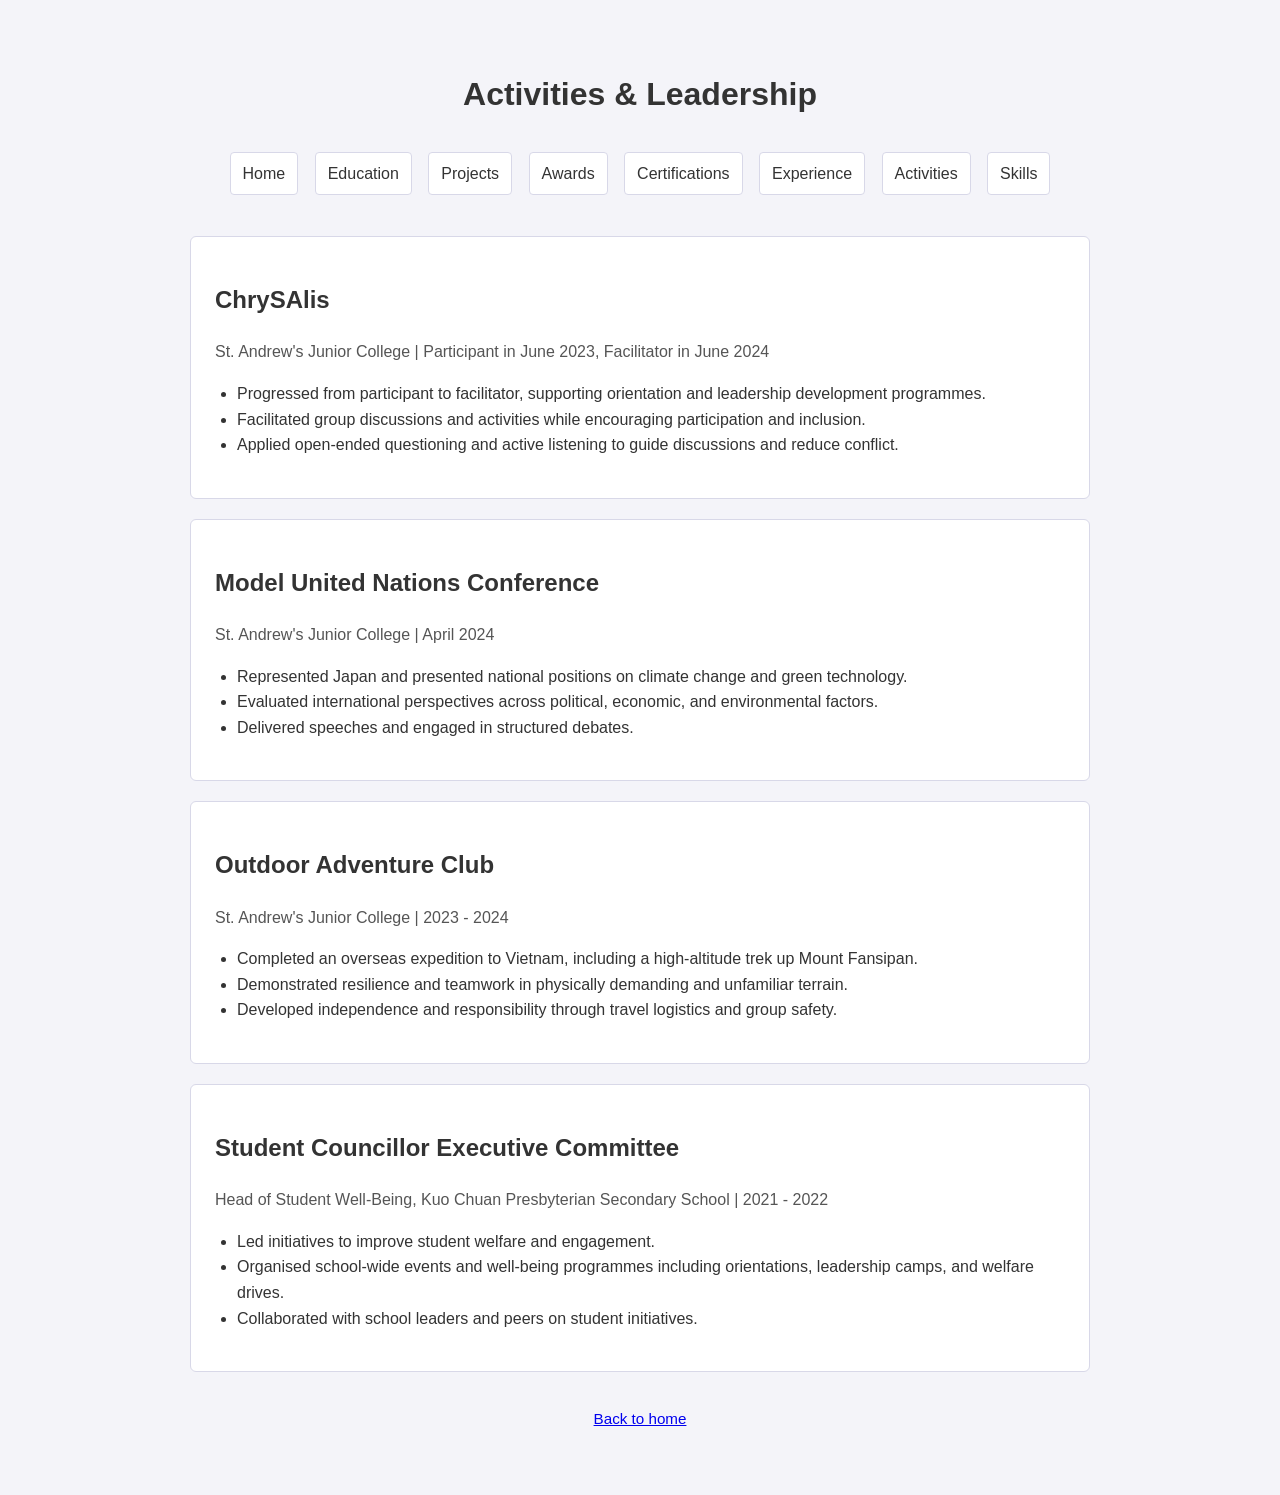
==== activities.html @ 84468ab4 "new stuff" ====
<!DOCTYPE html>
<html lang="en">
<head>
    <meta charset="UTF-8">
    <meta name="viewport" content="width=device-width, initial-scale=1.0">
    <title>Activities | Micah Dumo</title>
    <style>
        body { font-family: Arial, sans-serif; text-align: center; background-color: #f4f4f9; color: #333; padding: 40px 20px; line-height: 1.6; }
        header, main { max-width: 900px; margin: 0 auto; }
        nav { margin: 25px 0 35px; }
        nav a { display: inline-block; margin: 6px; padding: 8px 12px; color: #333; text-decoration: none; border: 1px solid #d8d8e8; border-radius: 4px; background: #fff; }
        nav a:hover { background: #eeeeff; }
        h1, h2 { color: #333; }
        section { background: #fff; border: 1px solid #d8d8e8; border-radius: 6px; margin: 20px 0; padding: 24px; text-align: left; }
        .details { color: #555; }
        ul { padding-left: 22px; }
        footer { margin-top: 35px; color: #666; font-size: 0.95rem; }
    </style>
</head>
<body>
    <header>
        <h1>Activities & Leadership</h1>
        <nav>
            <a href="index.html">Home</a>
            <a href="education.html">Education</a>
            <a href="projects.html">Projects</a>
            <a href="awards.html">Awards</a>
            <a href="certifications.html">Certifications</a>
            <a href="experience.html">Experience</a>
            <a href="activities.html">Activities</a>
            <a href="skills.html">Skills</a>
        </nav>
    </header>

    <main>
        <section>
            <h2>ChrySAlis</h2>
            <p class="details">St. Andrew's Junior College | Participant in June 2023, Facilitator in June 2024</p>
            <ul>
                <li>Progressed from participant to facilitator, supporting orientation and leadership development programmes.</li>
                <li>Facilitated group discussions and activities while encouraging participation and inclusion.</li>
                <li>Applied open-ended questioning and active listening to guide discussions and reduce conflict.</li>
            </ul>
        </section>

        <section>
            <h2>Model United Nations Conference</h2>
            <p class="details">St. Andrew's Junior College | April 2024</p>
            <ul>
                <li>Represented Japan and presented national positions on climate change and green technology.</li>
                <li>Evaluated international perspectives across political, economic, and environmental factors.</li>
                <li>Delivered speeches and engaged in structured debates.</li>
            </ul>
        </section>

        <section>
            <h2>Outdoor Adventure Club</h2>
            <p class="details">St. Andrew's Junior College | 2023 - 2024</p>
            <ul>
                <li>Completed an overseas expedition to Vietnam, including a high-altitude trek up Mount Fansipan.</li>
                <li>Demonstrated resilience and teamwork in physically demanding and unfamiliar terrain.</li>
                <li>Developed independence and responsibility through travel logistics and group safety.</li>
            </ul>
        </section>

        <section>
            <h2>Student Councillor Executive Committee</h2>
            <p class="details">Head of Student Well-Being, Kuo Chuan Presbyterian Secondary School | 2021 - 2022</p>
            <ul>
                <li>Led initiatives to improve student welfare and engagement.</li>
                <li>Organised school-wide events and well-being programmes including orientations, leadership camps, and welfare drives.</li>
                <li>Collaborated with school leaders and peers on student initiatives.</li>
            </ul>
        </section>
    </main>

    <footer>
        <p><a href="index.html">Back to home</a></p>
    </footer>
</body>
</html>
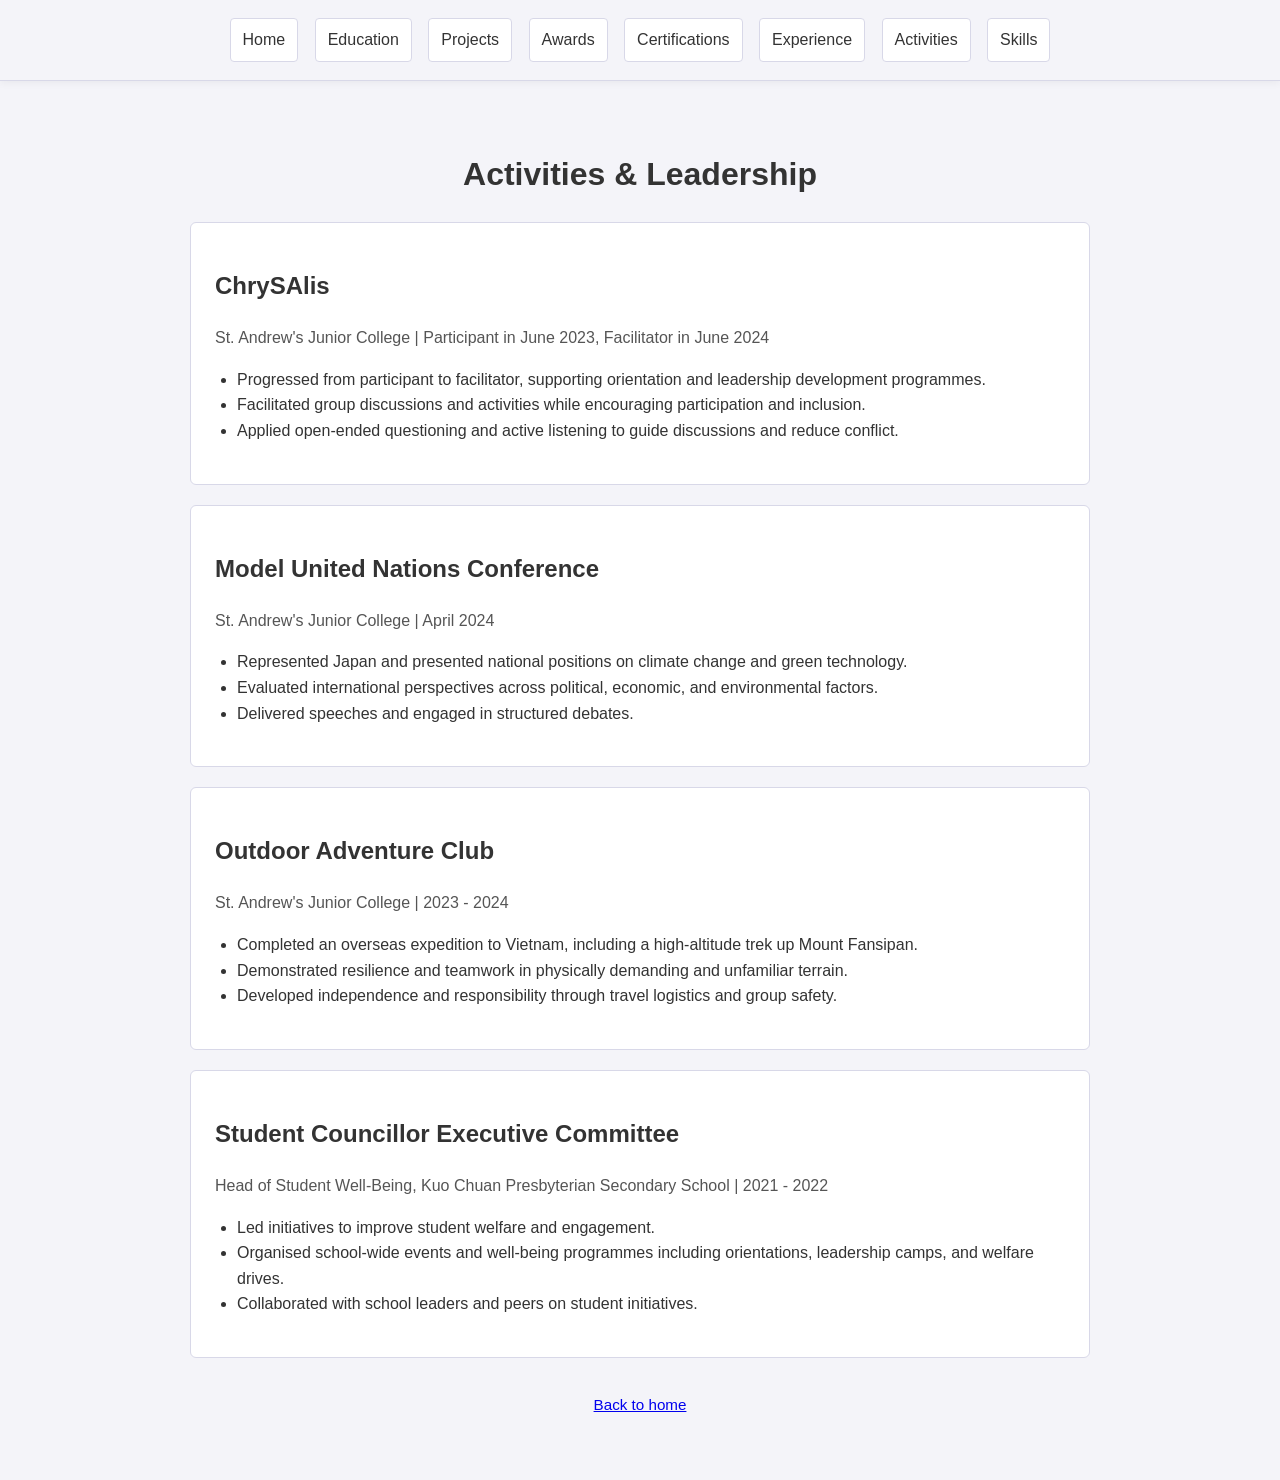
==== commit bc9b60b6: "edits" ====
--- a/activities.html
+++ b/activities.html
@@ -5,11 +5,12 @@
     <meta name="viewport" content="width=device-width, initial-scale=1.0">
     <title>Activities | Micah Dumo</title>
     <style>
-        body { font-family: Arial, sans-serif; text-align: center; background-color: #f4f4f9; color: #333; padding: 40px 20px; line-height: 1.6; }
+        body { font-family: Arial, sans-serif; text-align: center; background-color: #f4f4f9; color: #333; padding: 120px 20px 40px; line-height: 1.6; }
         header, main { max-width: 900px; margin: 0 auto; }
-        nav { margin: 25px 0 35px; }
+        nav { position: fixed; top: 0; left: 0; right: 0; z-index: 1000; margin: 0; padding: 12px 20px; background-color: #f4f4f9; border-bottom: 1px solid #d8d8e8; box-shadow: 0 2px 8px rgba(0, 0, 0, 0.05); }
         nav a { display: inline-block; margin: 6px; padding: 8px 12px; color: #333; text-decoration: none; border: 1px solid #d8d8e8; border-radius: 4px; background: #fff; }
         nav a:hover { background: #eeeeff; }
+        @media (max-width: 600px) { body { padding-top: 190px; } nav { padding: 10px; } nav a { margin: 4px; padding: 7px 9px; } }
         h1, h2 { color: #333; }
         section { background: #fff; border: 1px solid #d8d8e8; border-radius: 6px; margin: 20px 0; padding: 24px; text-align: left; }
         .details { color: #555; }
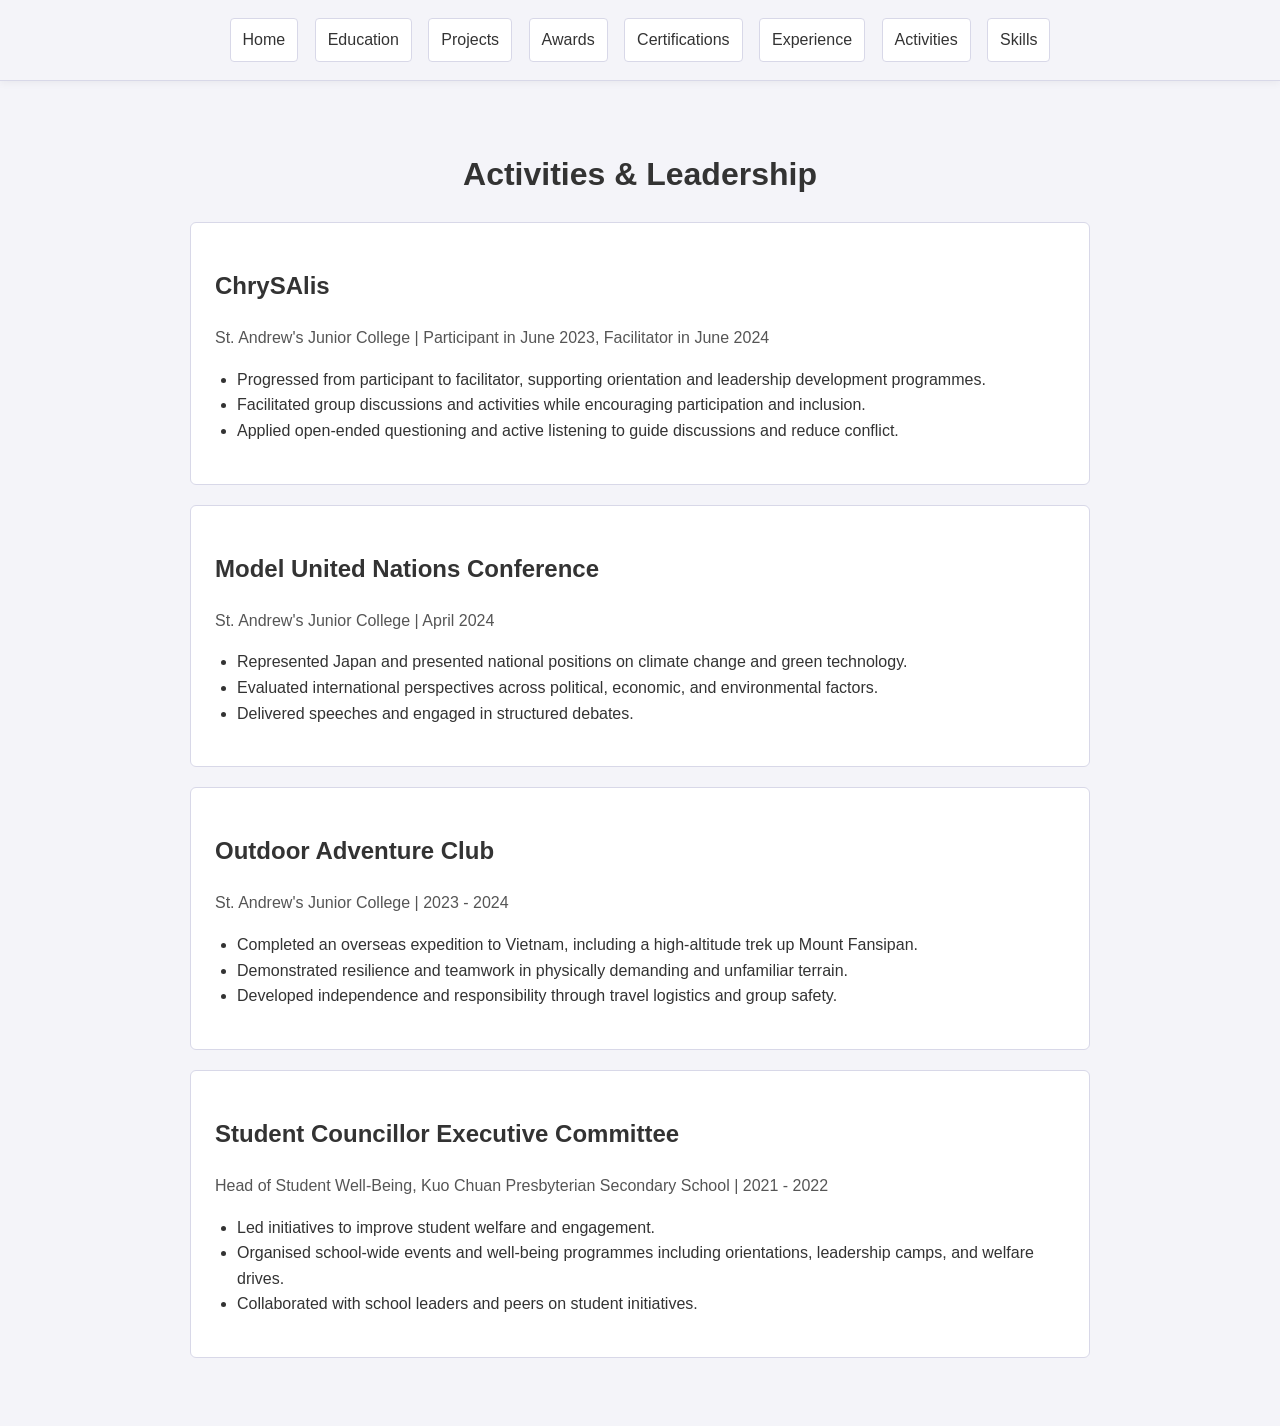
==== commit 21b6ede7: "edits" ====
--- a/activities.html
+++ b/activities.html
@@ -4,19 +4,7 @@
     <meta charset="UTF-8">
     <meta name="viewport" content="width=device-width, initial-scale=1.0">
     <title>Activities | Micah Dumo</title>
-    <style>
-        body { font-family: Arial, sans-serif; text-align: center; background-color: #f4f4f9; color: #333; padding: 120px 20px 40px; line-height: 1.6; }
-        header, main { max-width: 900px; margin: 0 auto; }
-        nav { position: fixed; top: 0; left: 0; right: 0; z-index: 1000; margin: 0; padding: 12px 20px; background-color: #f4f4f9; border-bottom: 1px solid #d8d8e8; box-shadow: 0 2px 8px rgba(0, 0, 0, 0.05); }
-        nav a { display: inline-block; margin: 6px; padding: 8px 12px; color: #333; text-decoration: none; border: 1px solid #d8d8e8; border-radius: 4px; background: #fff; }
-        nav a:hover { background: #eeeeff; }
-        @media (max-width: 600px) { body { padding-top: 190px; } nav { padding: 10px; } nav a { margin: 4px; padding: 7px 9px; } }
-        h1, h2 { color: #333; }
-        section { background: #fff; border: 1px solid #d8d8e8; border-radius: 6px; margin: 20px 0; padding: 24px; text-align: left; }
-        .details { color: #555; }
-        ul { padding-left: 22px; }
-        footer { margin-top: 35px; color: #666; font-size: 0.95rem; }
-    </style>
+    <link rel="stylesheet" href="style.css">
 </head>
 <body>
     <header>
@@ -74,9 +62,5 @@
             </ul>
         </section>
     </main>
-
-    <footer>
-        <p><a href="index.html">Back to home</a></p>
-    </footer>
 </body>
 </html>
--- a/style.css
+++ b/style.css
@@ -0,0 +1,88 @@
+body {
+    font-family: Arial, sans-serif;
+    text-align: center;
+    background-color: #f4f4f9;
+    color: #333;
+    padding: 120px 20px 40px;
+    line-height: 1.6;
+}
+
+header, main {
+    max-width: 900px;
+    margin: 0 auto;
+}
+
+nav {
+    position: fixed;
+    top: 0;
+    left: 0;
+    right: 0;
+    z-index: 1000;
+    margin: 0;
+    padding: 12px 20px;
+    background-color: #f4f4f9;
+    border-bottom: 1px solid #d8d8e8;
+    box-shadow: 0 2px 8px rgba(0, 0, 0, 0.05);
+}
+
+nav a {
+    display: inline-block;
+    margin: 6px;
+    padding: 8px 12px;
+    color: #333;
+    text-decoration: none;
+    border: 1px solid #d8d8e8;
+    border-radius: 4px;
+    background: #fff;
+}
+
+nav a:hover {
+    background: #eeeeff;
+}
+
+h1, h2, h3 {
+    color: #333;
+}
+
+section {
+    background: #fff;
+    border: 1px solid #d8d8e8;
+    border-radius: 6px;
+    margin: 20px 0;
+    padding: 24px;
+    text-align: left;
+}
+
+.intro {
+    text-align: center;
+    font-size: 1.08rem;
+}
+
+.details {
+    color: #555;
+}
+
+ul {
+    padding-left: 22px;
+}
+
+footer {
+    margin-top: 35px;
+    color: #666;
+    font-size: 0.95rem;
+}
+
+@media (max-width: 600px) {
+    body {
+        padding-top: 190px;
+    }
+
+    nav {
+        padding: 10px;
+    }
+
+    nav a {
+        margin: 4px;
+        padding: 7px 9px;
+    }
+}
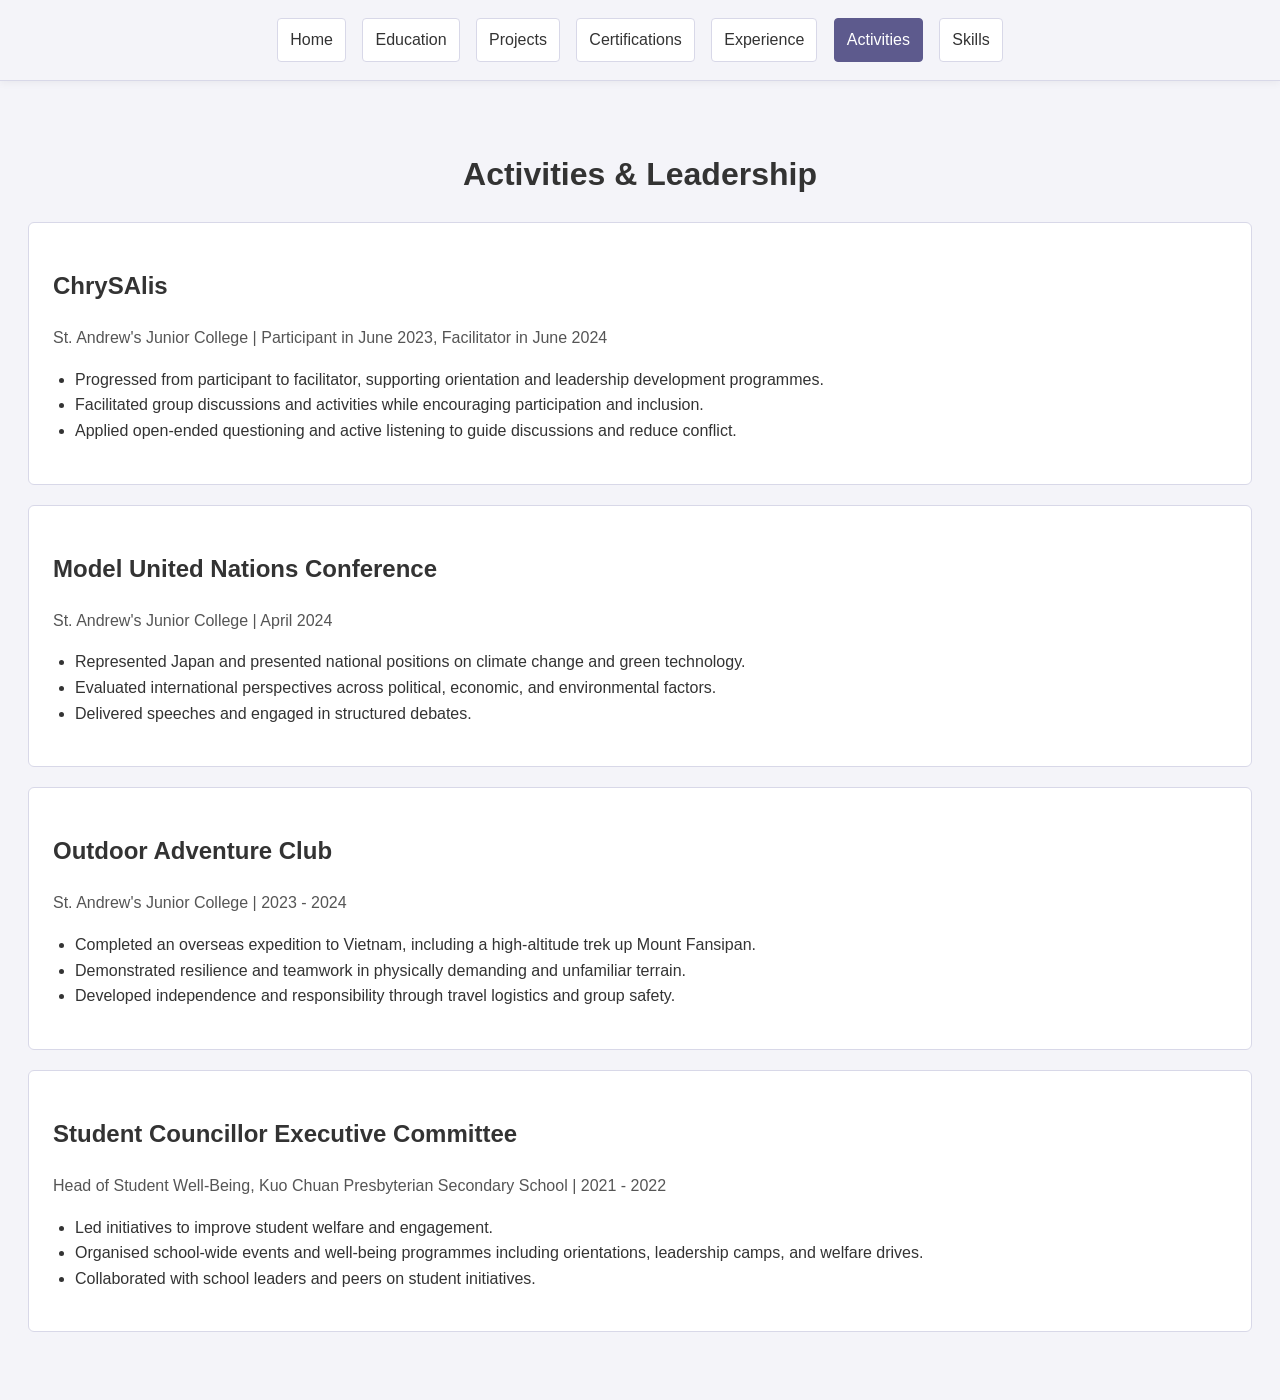
==== commit 8fdc23b2: "edits" ====
--- a/activities.html
+++ b/activities.html
@@ -13,10 +13,9 @@
             <a href="index.html">Home</a>
             <a href="education.html">Education</a>
             <a href="projects.html">Projects</a>
-            <a href="awards.html">Awards</a>
             <a href="certifications.html">Certifications</a>
             <a href="experience.html">Experience</a>
-            <a href="activities.html">Activities</a>
+            <a href="activities.html" aria-current="page">Activities</a>
             <a href="skills.html">Skills</a>
         </nav>
     </header>
--- a/style.css
+++ b/style.css
@@ -8,7 +8,7 @@
 }
 
 header, main {
-    max-width: 900px;
+    max-width: 1500px;
     margin: 0 auto;
 }
 
@@ -40,6 +40,67 @@
     background: #eeeeff;
 }
 
+nav a[aria-current="page"] {
+    color: #fff;
+    background: #5d5a8d;
+    border-color: #5d5a8d;
+}
+
+.home-page .homepage-nav {
+    position: static;
+    flex: 0 0 auto;
+    width: fit-content;
+    max-width: 100%;
+    margin: 0 auto;
+    border-bottom: 0;
+}
+
+.home-page .homepage-nav a {
+    margin: 8px;
+    padding: 11px 18px;
+    font-size: 1.15rem;
+}
+
+.home-page {
+    padding-top: 32px;
+}
+
+.home-page header h1 {
+    margin-top: 0;
+    text-align: center;
+}
+
+.experience-tabs {
+    display: flex;
+    justify-content: center;
+    gap: 12px;
+    margin: 12px 0 24px;
+}
+
+.experience-tab {
+    padding: 9px 18px;
+    color: #333;
+    font: inherit;
+    cursor: pointer;
+    background: #fff;
+    border: 1px solid #d8d8e8;
+    border-radius: 4px;
+}
+
+.experience-tab:hover {
+    background: #eeeeff;
+}
+
+.experience-tab.is-active {
+    color: #fff;
+    background: #5d5a8d;
+    border-color: #5d5a8d;
+}
+
+.empty-experience {
+    text-align: center;
+}
+
 h1, h2, h3 {
     color: #333;
 }
@@ -54,12 +115,188 @@
 }
 
 .intro {
+    display: flex;
+    flex-wrap: wrap;
+    align-items: center;
+    column-gap: 52px;
+    row-gap: 28px;
+    padding: 88px 110px;
     text-align: center;
     font-size: 1.08rem;
+}
+
+.intro-copy {
+    flex: 0 1 calc(42% - 26px);
+}
+
+.intro-copy h2 {
+    margin-top: 0;
+}
+
+.intro-photo {
+    width: calc(58% - 26px);
+    height: auto;
+    flex: 1 1 calc(58% - 26px);
+    object-fit: contain;
+}
+
+.intro-details {
+    flex: 0 0 100%;
+    display: grid;
+    grid-template-columns: repeat(2, minmax(0, 1fr));
+    column-gap: 80px;
+    margin-top: 12px;
+    padding-top: 28px;
+    border-top: 1px solid #d8d8e8;
+}
+
+.intro-details h2 {
+    text-align: center;
+}
+
+.intro-resources p,
+.intro-contact p {
+    display: flex;
+    align-items: center;
+    gap: 10px;
+    text-align: left;
+}
+
+.contact-icon {
+    width: 22px;
+    height: 22px;
+    object-fit: contain;
 }
 
 .details {
     color: #555;
+}
+
+.education-timeline {
+    position: relative;
+    max-width: 1100px;
+    margin: 20px auto;
+    padding-left: 46px;
+}
+
+.education-timeline::before {
+    position: absolute;
+    top: 24px;
+    bottom: 24px;
+    left: 18px;
+    width: 2px;
+    background: #d8d8e8;
+    content: "";
+}
+
+.education-card {
+    position: relative;
+    margin: 20px 0;
+    padding: 28px 32px;
+    text-align: left;
+    background: #fff;
+    border: 1px solid #d8d8e8;
+    border-radius: 6px;
+}
+
+.education-card::before {
+    position: absolute;
+    top: 32px;
+    left: -35px;
+    width: 14px;
+    height: 14px;
+    box-sizing: border-box;
+    background: #5d5a8d;
+    border: 3px solid #f4f4f9;
+    border-radius: 50%;
+    content: "";
+}
+
+.education-card-header {
+    display: flex;
+    justify-content: space-between;
+    align-items: flex-start;
+    gap: 24px;
+}
+
+.education-card h2,
+.education-qualification {
+    margin: 0;
+}
+
+.education-qualification {
+    margin-top: 4px;
+    font-weight: 700;
+}
+
+.education-date {
+    margin: 0;
+    color: #777;
+    font-size: 0.92rem;
+    white-space: nowrap;
+}
+
+.education-facts {
+    margin: 18px 0 0;
+}
+
+.coursework-label {
+    display: block;
+    margin-bottom: 8px;
+    font-weight: 700;
+}
+
+.coursework-tags {
+    display: flex;
+    flex-wrap: wrap;
+    gap: 8px;
+    margin-top: 4px;
+}
+
+.coursework-tags span {
+    padding: 4px 10px;
+    color: #4b496f;
+    font-size: 0.9rem;
+    background: #eeeeff;
+    border-radius: 999px;
+}
+
+.education-activities {
+    margin: 8px 0 0;
+}
+
+.education-activities span {
+    color: #777;
+    font-size: 0.92rem;
+}
+
+.project-card {
+    display: grid;
+    grid-template-columns: repeat(2, minmax(0, 1fr));
+    gap: 64px;
+    max-width: 1100px;
+    min-height: 420px;
+    margin: 20px auto;
+    padding: 32px;
+    text-align: left;
+    background: #fff;
+    border: 1px solid #d8d8e8;
+    border-radius: 6px;
+}
+
+.project-card-header {
+    display: flex;
+    justify-content: space-between;
+    align-items: flex-start;
+    gap: 24px;
+}
+
+.project-card h2 {
+    margin: 0;
+}
+
+.project-card .education-date {
+    margin-top: 4px;
 }
 
 ul {
@@ -85,4 +322,60 @@
         margin: 4px;
         padding: 7px 9px;
     }
-}
+
+    .intro {
+        flex-direction: column;
+        gap: 20px;
+        padding: 32px 24px;
+    }
+
+    .intro-photo {
+        width: min(100%, 560px);
+        flex-basis: auto;
+    }
+
+    .intro-details {
+        grid-template-columns: 1fr;
+        row-gap: 24px;
+    }
+
+    .education-timeline {
+        padding-left: 34px;
+    }
+
+    .education-timeline::before {
+        left: 12px;
+    }
+
+    .education-card {
+        padding: 24px;
+    }
+
+    .education-card::before {
+        left: -29px;
+    }
+
+    .education-card-header {
+        flex-direction: column;
+        gap: 4px;
+    }
+
+    .education-date {
+        white-space: normal;
+    }
+
+    .project-card {
+        grid-template-columns: 1fr;
+        min-height: auto;
+        padding: 24px;
+    }
+
+    .project-card-header {
+        flex-direction: column;
+        gap: 4px;
+    }
+
+    .project-visual {
+        display: none;
+    }
+}
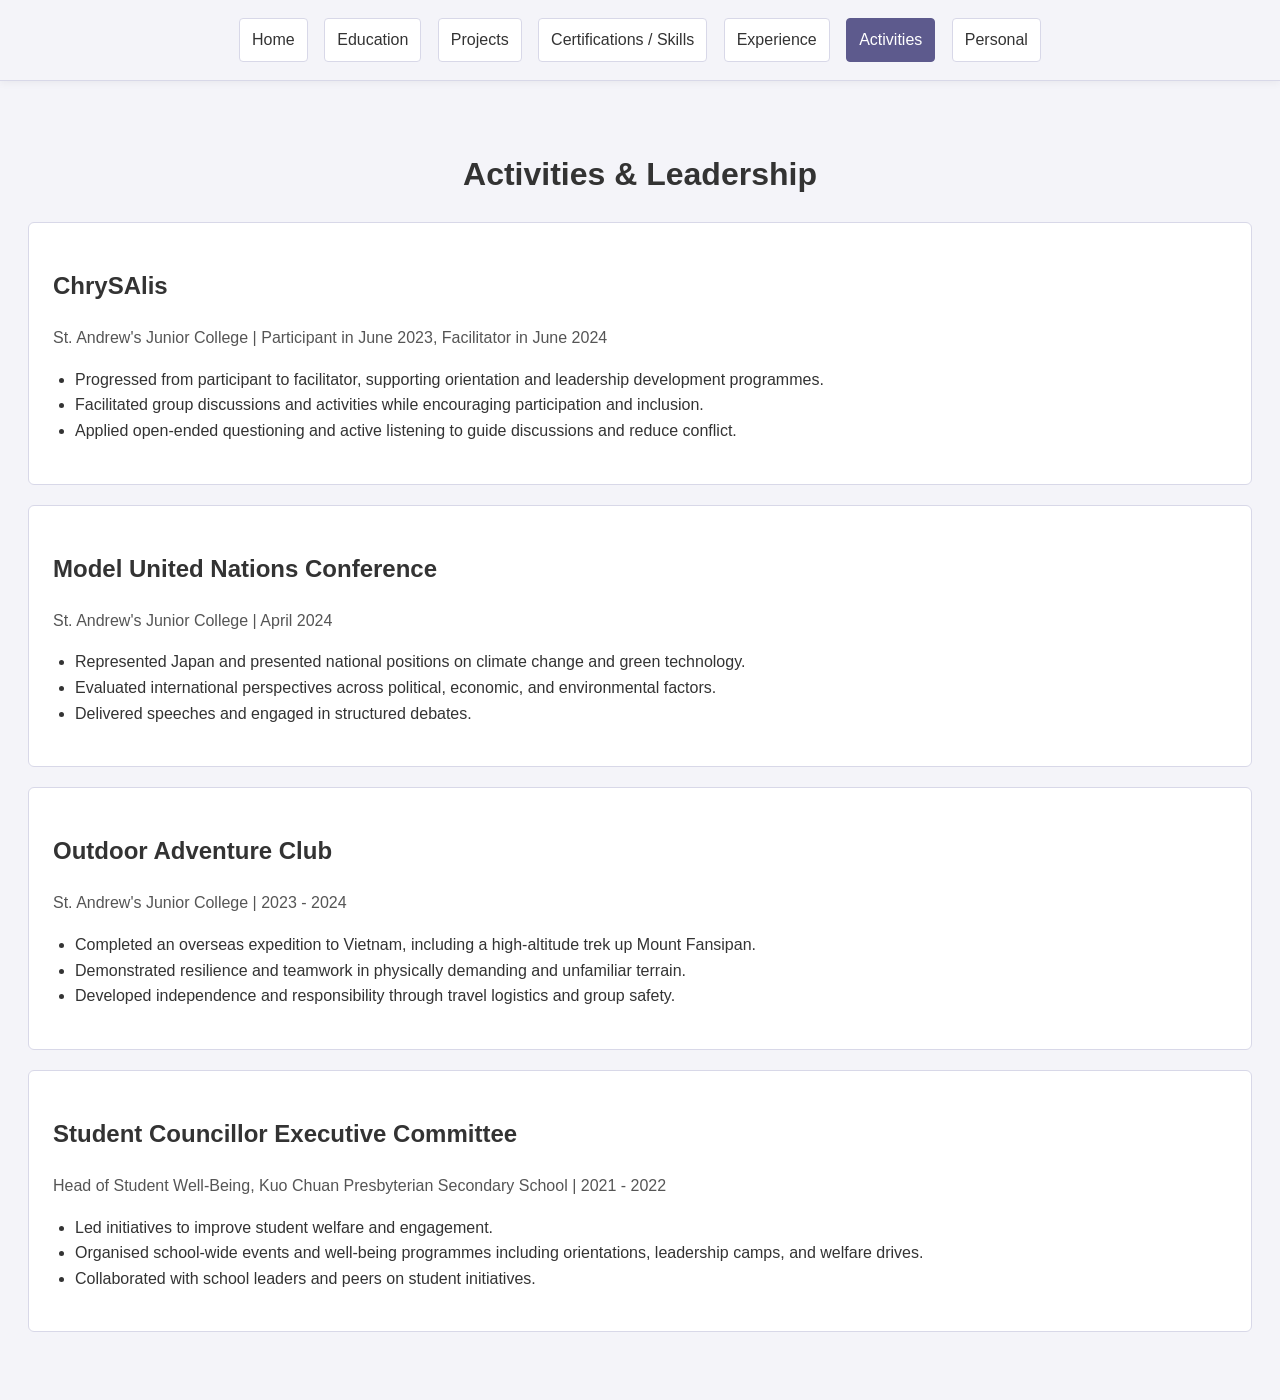
==== commit 4cc85da4: "edits" ====
--- a/activities.html
+++ b/activities.html
@@ -13,10 +13,10 @@
             <a href="index.html">Home</a>
             <a href="education.html">Education</a>
             <a href="projects.html">Projects</a>
-            <a href="certifications.html">Certifications</a>
+            <a href="certifications-skills.html">Certifications / Skills</a>
             <a href="experience.html">Experience</a>
             <a href="activities.html" aria-current="page">Activities</a>
-            <a href="skills.html">Skills</a>
+            <a href="personal.html">Personal</a>
         </nav>
     </header>
 
@@ -61,5 +61,6 @@
             </ul>
         </section>
     </main>
+    <script src="script.js"></script>
 </body>
 </html>
--- a/style.css
+++ b/style.css
@@ -222,6 +222,20 @@
 .education-card h2,
 .education-qualification {
     margin: 0;
+}
+
+.school-title {
+    display: flex;
+    align-items: center;
+    gap: 14px;
+}
+
+.school-title img {
+    width: 52px;
+    height: 52px;
+    flex: 0 0 52px;
+    object-fit: contain;
+    border-radius: 6px;
 }
 
 .education-qualification {
@@ -311,16 +325,24 @@
 
 @media (max-width: 600px) {
     body {
-        padding-top: 190px;
+        padding: 92px 16px 32px;
     }
 
     nav {
-        padding: 10px;
+        display: flex;
+        gap: 8px;
+        overflow-x: auto;
+        padding: 10px 14px;
+        white-space: nowrap;
+        box-sizing: border-box;
+        -webkit-overflow-scrolling: touch;
     }
 
     nav a {
-        margin: 4px;
-        padding: 7px 9px;
+        flex: 0 0 auto;
+        margin: 0;
+        padding: 8px 12px;
+        font-size: 0.95rem;
     }
 
     .intro {
@@ -360,6 +382,16 @@
         gap: 4px;
     }
 
+    .school-title {
+        gap: 10px;
+    }
+
+    .school-title img {
+        width: 42px;
+        height: 42px;
+        flex-basis: 42px;
+    }
+
     .education-date {
         white-space: normal;
     }
@@ -378,4 +410,50 @@
     .project-visual {
         display: none;
     }
-}
+
+    .home-page {
+        padding: 20px 16px 32px;
+    }
+
+    .home-page header h1 {
+        margin: 0 0 20px;
+        font-size: 1.85rem;
+        line-height: 1.15;
+    }
+
+    .home-page .intro {
+        row-gap: 24px;
+        padding: 28px 20px;
+        font-size: 1rem;
+        line-height: 1.55;
+    }
+
+    .home-page .intro-copy {
+        width: 100%;
+    }
+
+    .home-page .intro-copy h2 {
+        margin-bottom: 16px;
+        font-size: 2rem;
+    }
+
+    .home-page .intro-copy p {
+        margin: 0 0 20px;
+        text-align: left;
+    }
+
+    .home-page .intro-copy p:first-of-type {
+        text-align: center;
+    }
+
+    .home-page .homepage-nav {
+        width: 100%;
+        padding: 8px;
+    }
+
+    .home-page .homepage-nav a {
+        margin: 4px;
+        padding: 8px 11px;
+        font-size: 1rem;
+    }
+}
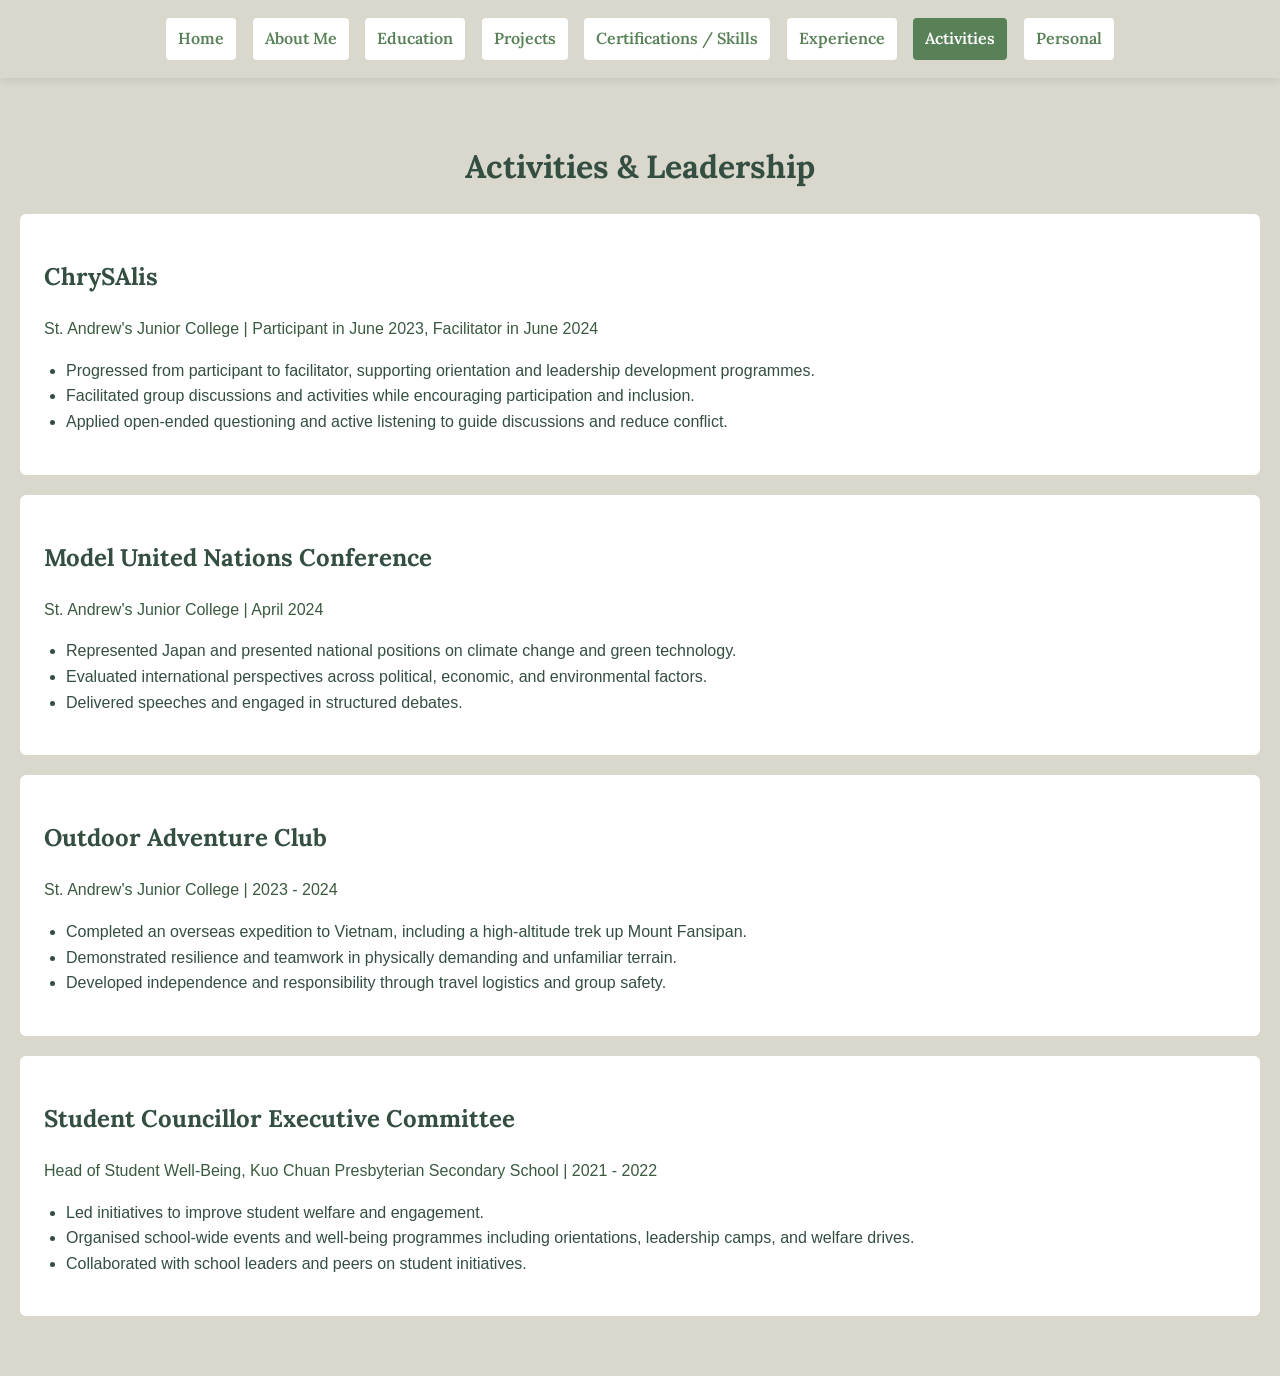
==== commit 83ff65b7: "edits" ====
--- a/activities.html
+++ b/activities.html
@@ -4,6 +4,10 @@
     <meta charset="UTF-8">
     <meta name="viewport" content="width=device-width, initial-scale=1.0">
     <title>Activities | Micah Dumo</title>
+    <link
+        rel="stylesheet"
+        href="https://cdnjs.cloudflare.com/ajax/libs/animate.css/4.1.1/animate.min.css"
+    >
     <link rel="stylesheet" href="style.css">
 </head>
 <body>
@@ -11,6 +15,7 @@
         <h1>Activities & Leadership</h1>
         <nav>
             <a href="index.html">Home</a>
+            <a href="index.html#about-me">About Me</a>
             <a href="education.html">Education</a>
             <a href="projects.html">Projects</a>
             <a href="certifications-skills.html">Certifications / Skills</a>
--- a/style.css
+++ b/style.css
@@ -1,10 +1,26 @@
+@import url('https://fonts.googleapis.com/css2?family=Lora:wght@400;500;600;700&display=swap');
+
+:root {
+    --page-bg: #DAD7CD;
+    --card-bg: #FFFFFF;
+    --sage-light: #A3B18A;
+    --fern: #588157;
+    --hunter: #3A5A40;
+    --forest: #344E41;
+}
+
 body {
+    margin: 0;
     font-family: Arial, sans-serif;
     text-align: center;
-    background-color: #f4f4f9;
-    color: #333;
+    background-color: var(--page-bg);
+    color: var(--forest);
     padding: 120px 20px 40px;
     line-height: 1.6;
+}
+
+html {
+    scroll-behavior: smooth;
 }
 
 header, main {
@@ -20,54 +36,160 @@
     z-index: 1000;
     margin: 0;
     padding: 12px 20px;
-    background-color: #f4f4f9;
-    border-bottom: 1px solid #d8d8e8;
-    box-shadow: 0 2px 8px rgba(0, 0, 0, 0.05);
+    background-color: var(--page-bg);
+    border-bottom: 0;
+    box-shadow: 0 2px 8px rgba(52, 78, 65, 0.12);
 }
 
 nav a {
     display: inline-block;
     margin: 6px;
     padding: 8px 12px;
-    color: #333;
+    color: var(--fern);
+    font-family: 'Lora', serif;
+    font-weight: 600;
     text-decoration: none;
-    border: 1px solid #d8d8e8;
+    border: 0;
     border-radius: 4px;
-    background: #fff;
+    background: var(--card-bg);
 }
 
 nav a:hover {
-    background: #eeeeff;
+    color: var(--forest);
+    background: var(--sage-light);
 }
 
 nav a[aria-current="page"] {
-    color: #fff;
-    background: #5d5a8d;
-    border-color: #5d5a8d;
-}
-
-.home-page .homepage-nav {
-    position: static;
-    flex: 0 0 auto;
-    width: fit-content;
+    color: var(--card-bg);
+    background: var(--fern);
+}
+
+.home-page {
+    padding: 0;
+}
+
+.home-page .hero {
+    position: relative;
+    display: grid;
+    place-items: center;
+    max-width: none;
+    width: 100%;
+    min-height: 100vh;
+    margin: 0;
+    overflow: hidden;
+    background: url('photos/main.JPG') center / cover no-repeat;
+}
+
+.hero-overlay {
+    position: absolute;
+    inset: 0;
+    background: rgba(16, 28, 22, 0.58);
+}
+
+.hero-content,
+.scroll-prompt {
+    position: relative;
+    z-index: 1;
+}
+
+.hero-content h1 {
+    margin: 0;
+    color: var(--card-bg);
+    font-size: clamp(3rem, 9vw, 8rem);
+    letter-spacing: 0.03em;
+    text-align: center;
+    text-shadow: 0 8px 28px rgba(0, 0, 0, 0.32);
+}
+
+.scroll-prompt {
+    position: absolute;
+    bottom: 38px;
+    left: 0;
+    width: 100%;
+    display: inline-flex;
+    flex-direction: column;
+    align-items: center;
+    gap: 8px;
+    color: var(--card-bg);
+    font-family: 'Lora', serif;
+    font-size: clamp(1rem, 2.5vw, 1.35rem);
+    font-weight: 600;
+    text-align: center;
+    text-decoration: none;
+}
+
+.scroll-prompt:hover {
+    color: var(--sage-light);
+}
+
+.scroll-arrow {
+    font-size: 2.2rem;
+    line-height: 1;
+}
+
+.home-page main {
+    max-width: 1500px;
+    padding: 34px 20px 40px;
+}
+
+.home-page.is-entering-home {
+    overflow: hidden;
+}
+
+.home-page.is-settling-home {
+    overflow: hidden;
+}
+
+.home-page.is-entering-home .hero {
+    position: fixed;
+    inset: 0;
+    z-index: 2000;
+    width: 100%;
+    --animate-duration: 750ms;
+}
+
+.home-page.has-entered-home .hero {
+    display: none;
+}
+
+.home-page.has-revealed-home main,
+.home-page.has-entered-home main {
+    padding: 120px 20px 40px;
+}
+
+.home-page .home-main-nav {
+    position: fixed;
+    top: 0;
+    left: 0;
+    right: 0;
     max-width: 100%;
-    margin: 0 auto;
+    margin: 0;
     border-bottom: 0;
-}
-
-.home-page .homepage-nav a {
-    margin: 8px;
-    padding: 11px 18px;
-    font-size: 1.15rem;
-}
-
-.home-page {
-    padding-top: 32px;
-}
-
-.home-page header h1 {
-    margin-top: 0;
+    border-radius: 0;
+}
+
+.home-page-title {
+    margin: 0 0 28px;
     text-align: center;
+}
+
+.reveal-on-scroll,
+.home-page-title,
+.home-about {
+    opacity: 0;
+    pointer-events: none;
+    --animate-duration: 750ms;
+}
+
+.reveal-on-scroll.is-revealed,
+.home-page-title.is-revealed,
+.home-about.is-revealed {
+    opacity: 1;
+    pointer-events: auto;
+}
+
+.page-load-reveal {
+    --animate-duration: 750ms;
 }
 
 .experience-tabs {
@@ -79,22 +201,24 @@
 
 .experience-tab {
     padding: 9px 18px;
-    color: #333;
-    font: inherit;
+    color: var(--fern);
+    font-family: 'Lora', serif;
+    font-size: 1rem;
+    font-weight: 600;
     cursor: pointer;
-    background: #fff;
-    border: 1px solid #d8d8e8;
+    background: var(--card-bg);
+    border: 0;
     border-radius: 4px;
 }
 
 .experience-tab:hover {
-    background: #eeeeff;
+    color: var(--forest);
+    background: var(--sage-light);
 }
 
 .experience-tab.is-active {
-    color: #fff;
-    background: #5d5a8d;
-    border-color: #5d5a8d;
+    color: var(--card-bg);
+    background: var(--fern);
 }
 
 .empty-experience {
@@ -102,12 +226,22 @@
 }
 
 h1, h2, h3 {
-    color: #333;
+    color: var(--forest);
+    font-family: 'Lora', serif;
+    font-weight: 700;
+}
+
+a {
+    color: var(--hunter);
+}
+
+a:hover {
+    color: var(--fern);
 }
 
 section {
-    background: #fff;
-    border: 1px solid #d8d8e8;
+    background: var(--card-bg);
+    border: 0;
     border-radius: 6px;
     margin: 20px 0;
     padding: 24px;
@@ -147,7 +281,7 @@
     column-gap: 80px;
     margin-top: 12px;
     padding-top: 28px;
-    border-top: 1px solid #d8d8e8;
+    border-top: 1px solid var(--sage-light);
 }
 
 .intro-details h2 {
@@ -169,7 +303,7 @@
 }
 
 .details {
-    color: #555;
+    color: var(--hunter);
 }
 
 .education-timeline {
@@ -185,7 +319,7 @@
     bottom: 24px;
     left: 18px;
     width: 2px;
-    background: #d8d8e8;
+    background: var(--sage-light);
     content: "";
 }
 
@@ -194,8 +328,8 @@
     margin: 20px 0;
     padding: 28px 32px;
     text-align: left;
-    background: #fff;
-    border: 1px solid #d8d8e8;
+    background: var(--card-bg);
+    border: 0;
     border-radius: 6px;
 }
 
@@ -206,8 +340,8 @@
     width: 14px;
     height: 14px;
     box-sizing: border-box;
-    background: #5d5a8d;
-    border: 3px solid #f4f4f9;
+    background: var(--fern);
+    border: 3px solid var(--page-bg);
     border-radius: 50%;
     content: "";
 }
@@ -245,7 +379,7 @@
 
 .education-date {
     margin: 0;
-    color: #777;
+    color: var(--hunter);
     font-size: 0.92rem;
     white-space: nowrap;
 }
@@ -269,9 +403,9 @@
 
 .coursework-tags span {
     padding: 4px 10px;
-    color: #4b496f;
+    color: var(--card-bg);
     font-size: 0.9rem;
-    background: #eeeeff;
+    background: var(--fern);
     border-radius: 999px;
 }
 
@@ -280,7 +414,7 @@
 }
 
 .education-activities span {
-    color: #777;
+    color: var(--hunter);
     font-size: 0.92rem;
 }
 
@@ -293,8 +427,8 @@
     margin: 20px auto;
     padding: 32px;
     text-align: left;
-    background: #fff;
-    border: 1px solid #d8d8e8;
+    background: var(--card-bg);
+    border: 0;
     border-radius: 6px;
 }
 
@@ -319,7 +453,7 @@
 
 footer {
     margin-top: 35px;
-    color: #666;
+    color: var(--hunter);
     font-size: 0.95rem;
 }
 
@@ -412,13 +546,37 @@
     }
 
     .home-page {
-        padding: 20px 16px 32px;
-    }
-
-    .home-page header h1 {
-        margin: 0 0 20px;
-        font-size: 1.85rem;
-        line-height: 1.15;
+        padding: 0;
+    }
+
+    .home-page main {
+        padding: 24px 16px 32px;
+    }
+
+    .home-page.has-revealed-home main,
+    .home-page.has-entered-home main {
+        padding: 92px 16px 32px;
+    }
+
+    .hero-content h1 {
+        padding: 0 24px;
+        font-size: clamp(2.6rem, 13vw, 4.5rem);
+        line-height: 1.12;
+    }
+
+    .scroll-prompt {
+        bottom: 30px;
+    }
+
+    .home-page .home-main-nav {
+        display: flex;
+        gap: 8px;
+        overflow-x: auto;
+        width: 100%;
+        box-sizing: border-box;
+        padding: 10px 14px;
+        white-space: nowrap;
+        -webkit-overflow-scrolling: touch;
     }
 
     .home-page .intro {
@@ -439,21 +597,7 @@
 
     .home-page .intro-copy p {
         margin: 0 0 20px;
-        text-align: left;
-    }
-
-    .home-page .intro-copy p:first-of-type {
         text-align: center;
     }
 
-    .home-page .homepage-nav {
-        width: 100%;
-        padding: 8px;
-    }
-
-    .home-page .homepage-nav a {
-        margin: 4px;
-        padding: 8px 11px;
-        font-size: 1rem;
-    }
-}
+}
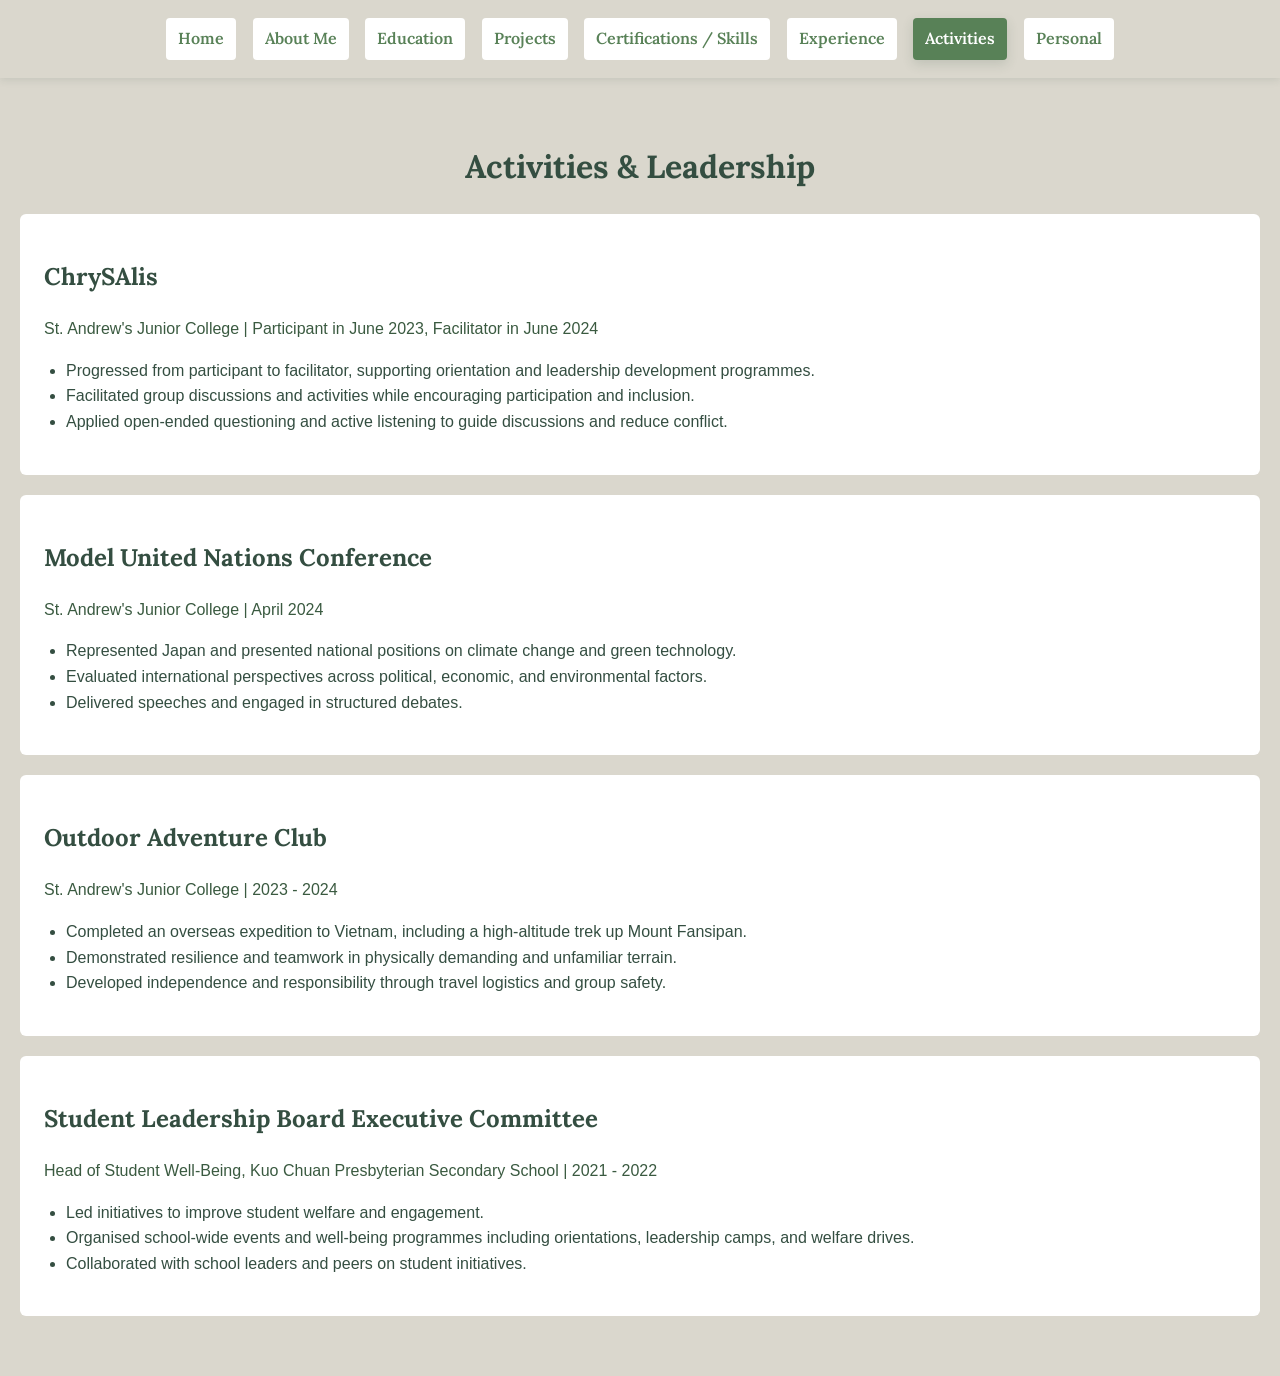
==== commit 0763142d: "edits" ====
--- a/activities.html
+++ b/activities.html
@@ -57,7 +57,7 @@
         </section>
 
         <section>
-            <h2>Student Councillor Executive Committee</h2>
+            <h2>Student Leadership Board Executive Committee</h2>
             <p class="details">Head of Student Well-Being, Kuo Chuan Presbyterian Secondary School | 2021 - 2022</p>
             <ul>
                 <li>Led initiatives to improve student welfare and engagement.</li>
--- a/style.css
+++ b/style.css
@@ -52,6 +52,7 @@
     border: 0;
     border-radius: 4px;
     background: var(--card-bg);
+    transition: background-color 0.35s ease, color 0.35s ease, box-shadow 0.35s ease;
 }
 
 nav a:hover {
@@ -62,6 +63,13 @@
 nav a[aria-current="page"] {
     color: var(--card-bg);
     background: var(--fern);
+    box-shadow: 0 4px 12px rgba(52, 78, 65, 0.16);
+}
+
+body:not(.nav-ready) nav a[aria-current="page"] {
+    color: var(--fern);
+    background: var(--card-bg);
+    box-shadow: none;
 }
 
 .home-page {
@@ -74,7 +82,9 @@
     place-items: center;
     max-width: none;
     width: 100%;
+    height: 100vh;
     min-height: 100vh;
+    box-sizing: border-box;
     margin: 0;
     overflow: hidden;
     background: url('photos/main.JPG') center / cover no-repeat;
@@ -209,6 +219,7 @@
     background: var(--card-bg);
     border: 0;
     border-radius: 4px;
+    transition: background-color 0.35s ease, color 0.35s ease, box-shadow 0.35s ease;
 }
 
 .experience-tab:hover {
@@ -219,6 +230,7 @@
 .experience-tab.is-active {
     color: var(--card-bg);
     background: var(--fern);
+    box-shadow: 0 4px 12px rgba(52, 78, 65, 0.16);
 }
 
 .empty-experience {
